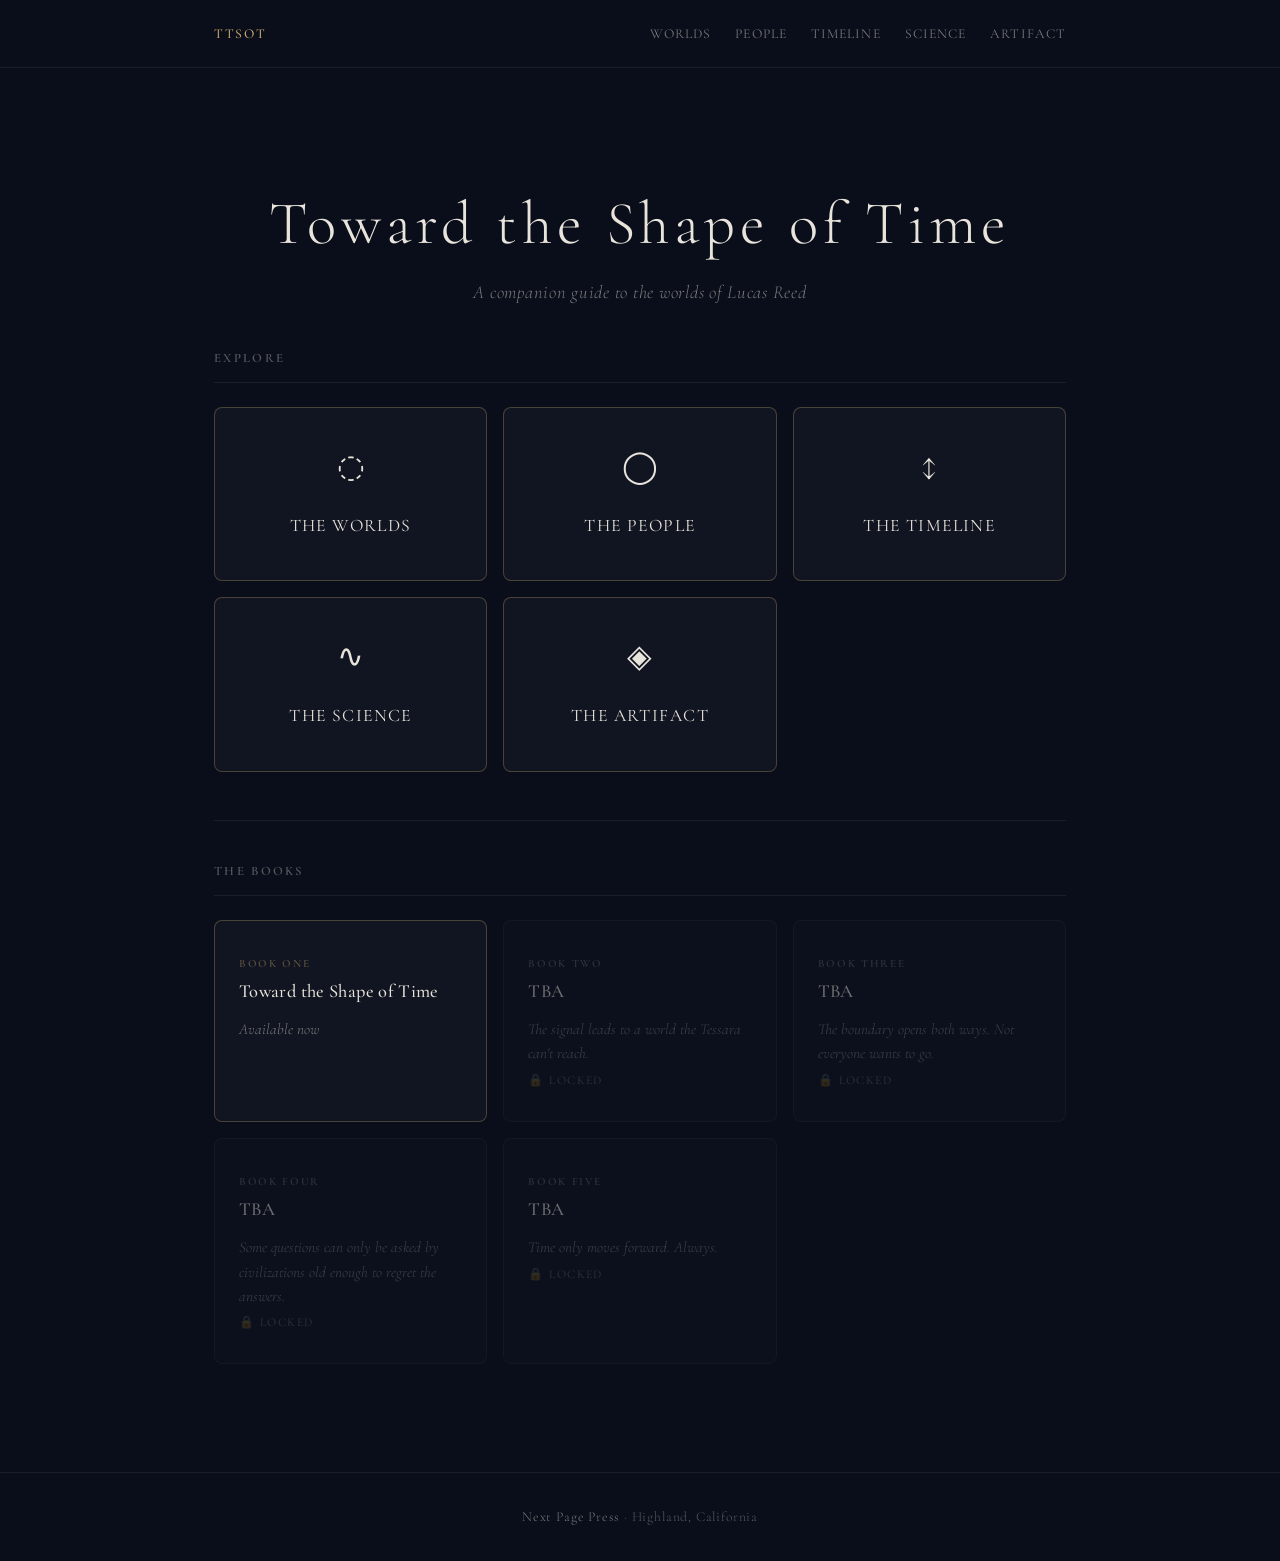
==== world/index.html @ f5ee2196 "Add companion site at /world" ====
<!DOCTYPE html>
<html lang="en">
<head>
  <meta charset="UTF-8">
  <meta name="viewport" content="width=device-width, initial-scale=1.0">
  <title>Toward the Shape of Time — Companion Guide</title>
  <meta name="description" content="A companion guide to the worlds of Lucas Reed's sci-fi series, Toward the Shape of Time.">
  <link rel="stylesheet" href="styles.css">
</head>
<body>
  <div class="stars"></div>
  <div class="page-wrapper">

    <nav class="site-nav">
      <div class="container">
        <a href="index.html" class="nav-brand">TTSOT</a>
        <ul class="nav-links">
          <li><a href="planets.html">Worlds</a></li>
          <li><a href="characters.html">People</a></li>
          <li><a href="timeline.html">Timeline</a></li>
          <li><a href="science.html">Science</a></li>
          <li><a href="artifact.html">Artifact</a></li>
        </ul>
      </div>
    </nav>

    <main>
      <div class="container">

        <section class="hero">
          <h1 class="hero-title">Toward the Shape of Time</h1>
          <p class="hero-subtitle">A companion guide to the worlds of Lucas Reed</p>
        </section>

        <h2 class="section-title">Explore</h2>
        <div class="card-grid">
          <a href="planets.html" class="card nav-card card--unlocked">
            <span class="card-icon">◌</span>
            <h3>The Worlds</h3>
          </a>
          <a href="characters.html" class="card nav-card card--unlocked">
            <span class="card-icon">◯</span>
            <h3>The People</h3>
          </a>
          <a href="timeline.html" class="card nav-card card--unlocked">
            <span class="card-icon">↕</span>
            <h3>The Timeline</h3>
          </a>
          <a href="science.html" class="card nav-card card--unlocked">
            <span class="card-icon">∿</span>
            <h3>The Science</h3>
          </a>
          <a href="artifact.html" class="card nav-card card--unlocked">
            <span class="card-icon">◈</span>
            <h3>The Artifact</h3>
          </a>
        </div>

        <hr class="divider">

        <h2 class="section-title">The Books</h2>
        <div class="card-grid card-grid--narrow">
          <div class="card book-card card--unlocked">
            <span class="book-number">Book One</span>
            <h3>Toward the Shape of Time</h3>
            <p class="book-teaser">Available now</p>
          </div>
          <div class="card book-card card--locked">
            <span class="book-number">Book Two</span>
            <h3>TBA</h3>
            <p class="book-teaser">The signal leads to a world the Tessara can't reach.</p>
            <span class="lock-label">🔒 Locked</span>
          </div>
          <div class="card book-card card--locked">
            <span class="book-number">Book Three</span>
            <h3>TBA</h3>
            <p class="book-teaser">The boundary opens both ways. Not everyone wants to go.</p>
            <span class="lock-label">🔒 Locked</span>
          </div>
          <div class="card book-card card--locked">
            <span class="book-number">Book Four</span>
            <h3>TBA</h3>
            <p class="book-teaser">Some questions can only be asked by civilizations old enough to regret the answers.</p>
            <span class="lock-label">🔒 Locked</span>
          </div>
          <div class="card book-card card--locked">
            <span class="book-number">Book Five</span>
            <h3>TBA</h3>
            <p class="book-teaser">Time only moves forward. Always.</p>
            <span class="lock-label">🔒 Locked</span>
          </div>
        </div>

      </div>
    </main>

    <footer class="site-footer">
      <div class="container">
        <p><a href="https://www.lucasreedbooks.com">Next Page Press</a> · Highland, California</p>
      </div>
    </footer>

  </div>
  <script src="stars.js"></script>
</body>
</html>
---- world/styles.css ----
/* ============================================
   Toward the Shape of Time — Companion Site
   ============================================ */

@import url('https://fonts.googleapis.com/css2?family=Cormorant+Garamond:ital,wght@0,300;0,400;0,500;0,600;0,700;1,300;1,400&display=swap');

/* --- Reset & Base --- */
*, *::before, *::after { margin: 0; padding: 0; box-sizing: border-box; }

:root {
  --bg: #0a0e1a;
  --bg-card: rgba(255,255,255,0.03);
  --bg-card-hover: rgba(255,255,255,0.06);
  --text: #e8e4dc;
  --text-dim: rgba(232,228,220,0.5);
  --text-muted: rgba(232,228,220,0.35);
  --amber: rgba(201,169,110,1);
  --amber-dim: rgba(201,169,110,0.4);
  --amber-glow: rgba(201,169,110,0.15);
  --blue: #5b8fa8;
  --violet: #8b6aad;
  --border: rgba(232,228,220,0.08);
  --border-amber: rgba(201,169,110,0.3);
  --font: 'Cormorant Garamond', Georgia, serif;
  --radius: 8px;
}

html {
  font-size: 16px;
  scroll-behavior: smooth;
}

body {
  font-family: var(--font);
  background: var(--bg);
  color: var(--text);
  line-height: 1.7;
  min-height: 100vh;
  overflow-x: hidden;
  position: relative;
  -webkit-font-smoothing: antialiased;
}

/* --- Stars Background --- */
.stars {
  position: fixed;
  top: 0; left: 0;
  width: 100%; height: 100%;
  pointer-events: none;
  z-index: 0;
  overflow: hidden;
}

.star {
  position: absolute;
  width: 2px; height: 2px;
  background: #fff;
  border-radius: 50%;
  animation: twinkle var(--dur, 4s) ease-in-out infinite;
  animation-delay: var(--delay, 0s);
  opacity: 0;
}

@keyframes twinkle {
  0%, 100% { opacity: 0; }
  50% { opacity: var(--peak, 0.8); }
}

/* --- Layout --- */
.page-wrapper {
  position: relative;
  z-index: 1;
  min-height: 100vh;
  display: flex;
  flex-direction: column;
}

.container {
  width: 100%;
  max-width: 900px;
  margin: 0 auto;
  padding: 0 24px;
}

main {
  flex: 1;
  padding: 40px 0 60px;
}

/* --- Navigation Header --- */
.site-nav {
  padding: 20px 0;
  border-bottom: 1px solid var(--border);
}

.site-nav .container {
  display: flex;
  align-items: center;
  justify-content: space-between;
  flex-wrap: wrap;
  gap: 12px;
}

.nav-brand {
  font-size: 0.85rem;
  font-weight: 500;
  letter-spacing: 0.12em;
  text-transform: uppercase;
  color: var(--amber);
  text-decoration: none;
}

.nav-links {
  display: flex;
  gap: 24px;
  list-style: none;
  flex-wrap: wrap;
}

.nav-links a {
  font-size: 0.85rem;
  font-weight: 400;
  letter-spacing: 0.08em;
  text-transform: uppercase;
  color: var(--text-dim);
  text-decoration: none;
  transition: color 0.3s;
}

.nav-links a:hover,
.nav-links a.active {
  color: var(--amber);
}

/* --- Page Header --- */
.page-header {
  text-align: center;
  padding: 60px 0 40px;
}

.page-header h1 {
  font-size: clamp(2rem, 5vw, 3.2rem);
  font-weight: 300;
  letter-spacing: 0.06em;
  color: var(--text);
  margin-bottom: 12px;
}

.page-header .subtitle {
  font-size: 1.1rem;
  font-weight: 300;
  font-style: italic;
  color: var(--text-dim);
  letter-spacing: 0.03em;
}

/* --- Hero (Index) --- */
.hero {
  text-align: center;
  padding: 80px 0 40px;
}

.hero-title {
  font-size: clamp(2.2rem, 6vw, 3.8rem);
  font-weight: 300;
  letter-spacing: 0.08em;
  line-height: 1.2;
  color: var(--text);
  margin-bottom: 16px;
}

.hero-subtitle {
  font-size: 1.15rem;
  font-weight: 300;
  font-style: italic;
  color: var(--text-dim);
  letter-spacing: 0.04em;
}

/* --- Section Titles --- */
.section-title {
  font-size: 0.8rem;
  font-weight: 600;
  letter-spacing: 0.18em;
  text-transform: uppercase;
  color: var(--text-muted);
  margin-bottom: 24px;
  padding-bottom: 12px;
  border-bottom: 1px solid var(--border);
}

/* --- Card Grid --- */
.card-grid {
  display: grid;
  grid-template-columns: repeat(auto-fill, minmax(260px, 1fr));
  gap: 16px;
  margin-bottom: 48px;
}

.card-grid--narrow {
  grid-template-columns: repeat(auto-fill, minmax(220px, 1fr));
}

/* --- Cards --- */
.card {
  background: var(--bg-card);
  border: 1px solid var(--border);
  border-radius: var(--radius);
  padding: 24px;
  transition: all 0.3s ease;
  text-decoration: none;
  color: var(--text);
  display: block;
}

.card:hover {
  background: var(--bg-card-hover);
  border-color: rgba(232,228,220,0.12);
  transform: translateY(-2px);
}

.card--unlocked {
  border-color: var(--border-amber);
}

.card--unlocked:hover {
  border-color: var(--amber-dim);
  box-shadow: 0 4px 24px var(--amber-glow);
}

.card--locked {
  opacity: 0.45;
  cursor: default;
}

.card--locked:hover {
  transform: none;
  background: var(--bg-card);
  border-color: var(--border);
}

.card-icon {
  font-size: 1.6rem;
  margin-bottom: 12px;
  display: block;
}

.card h3 {
  font-size: 1.2rem;
  font-weight: 500;
  margin-bottom: 8px;
  letter-spacing: 0.02em;
}

.card p {
  font-size: 0.95rem;
  font-weight: 300;
  color: var(--text-dim);
  line-height: 1.6;
}

.card .lock-label {
  font-size: 0.75rem;
  letter-spacing: 0.12em;
  text-transform: uppercase;
  color: var(--text-muted);
  margin-top: 8px;
}

/* --- Nav Cards (Index) --- */
.nav-card {
  text-align: center;
  padding: 32px 24px;
}

.nav-card .card-icon {
  font-size: 2rem;
  margin-bottom: 16px;
}

.nav-card h3 {
  font-size: 1.1rem;
  font-weight: 400;
  letter-spacing: 0.08em;
  text-transform: uppercase;
}

/* --- Book Cards --- */
.book-card {
  padding: 28px 24px;
  position: relative;
}

.book-card .book-number {
  font-size: 0.7rem;
  font-weight: 600;
  letter-spacing: 0.15em;
  text-transform: uppercase;
  color: var(--text-muted);
  margin-bottom: 8px;
}

.book-card.card--unlocked .book-number {
  color: var(--amber-dim);
}

.book-card h3 {
  font-size: 1.15rem;
  font-weight: 500;
  margin-bottom: 10px;
}

.book-card .book-teaser {
  font-size: 0.95rem;
  font-style: italic;
  color: var(--text-dim);
  line-height: 1.6;
}

/* --- Planet Cards --- */
.planet-card {
  display: flex;
  align-items: flex-start;
  gap: 16px;
  padding: 24px;
}

.planet-dot {
  width: 14px; height: 14px;
  border-radius: 50%;
  flex-shrink: 0;
  margin-top: 6px;
}

.planet-dot--amber { background: var(--amber); box-shadow: 0 0 8px var(--amber-dim); }
.planet-dot--blue { background: var(--blue); }
.planet-dot--violet { background: var(--violet); }
.planet-dot--white { background: rgba(255,255,255,0.85); }
.planet-dot--black { background: #111; border: 1px solid rgba(255,255,255,0.15); }

.planet-info h3 {
  font-size: 1.15rem;
  font-weight: 500;
  margin-bottom: 4px;
}

.planet-info p {
  font-size: 0.95rem;
  font-weight: 300;
  color: var(--text-dim);
}

/* --- Tunnel Network SVG --- */
.tunnel-map {
  margin: 48px auto;
  text-align: center;
}

.tunnel-map svg {
  max-width: 100%;
  height: auto;
}

/* --- Character Cards --- */
.character-card {
  display: flex;
  align-items: flex-start;
  gap: 16px;
  padding: 20px;
}

.character-avatar {
  width: 48px; height: 48px;
  border-radius: 50%;
  background: rgba(255,255,255,0.06);
  border: 1px solid var(--border);
  display: flex;
  align-items: center;
  justify-content: center;
  flex-shrink: 0;
  font-size: 0.75rem;
  font-weight: 600;
  letter-spacing: 0.05em;
  color: var(--text-muted);
}

.character-info h3 {
  font-size: 1.1rem;
  font-weight: 500;
  margin-bottom: 4px;
}

.character-info p {
  font-size: 0.95rem;
  font-weight: 300;
  font-style: italic;
  color: var(--text-dim);
  line-height: 1.5;
}

/* --- Timeline --- */
.timeline-wrapper {
  position: relative;
  padding: 20px 0 40px;
}

.timeline-labels {
  display: flex;
  justify-content: center;
  gap: 60px;
  margin-bottom: 40px;
}

.timeline-label {
  font-size: 0.8rem;
  font-weight: 600;
  letter-spacing: 0.15em;
  text-transform: uppercase;
  display: flex;
  align-items: center;
  gap: 8px;
}

.timeline-label .dot {
  width: 10px; height: 10px;
  border-radius: 50%;
}

.dot--earth { background: var(--amber); }
.dot--vaelith { background: #5bbfa8; }

.timeline-tracks {
  display: flex;
  justify-content: center;
  gap: 80px;
  position: relative;
}

.timeline-track {
  display: flex;
  flex-direction: column;
  align-items: center;
  gap: 0;
  position: relative;
  width: 200px;
}

.timeline-track::before {
  content: '';
  position: absolute;
  top: 0; bottom: 0;
  width: 2px;
  left: 50%;
  transform: translateX(-50%);
  z-index: 0;
}

.timeline-track--earth::before {
  background: linear-gradient(to bottom, var(--amber-dim), transparent);
}

.timeline-track--vaelith::before {
  background: linear-gradient(to bottom, rgba(91,191,168,0.4), transparent);
}

.timeline-event {
  position: relative;
  z-index: 1;
  text-align: center;
  padding: 16px 0;
}

.timeline-event .event-dot {
  width: 10px; height: 10px;
  border-radius: 50%;
  margin: 0 auto 8px;
}

.timeline-track--earth .event-dot { background: var(--amber); }
.timeline-track--vaelith .event-dot { background: #5bbfa8; }

.timeline-event .event-label {
  font-size: 0.85rem;
  font-weight: 400;
  color: var(--text);
  line-height: 1.4;
}

.timeline-event .event-time {
  font-size: 0.75rem;
  font-weight: 300;
  color: var(--text-muted);
  margin-top: 2px;
}

.timeline-note {
  text-align: center;
  margin-top: 48px;
  padding: 20px;
  border: 1px solid var(--border);
  border-radius: var(--radius);
  background: var(--bg-card);
}

.timeline-note p {
  font-size: 1rem;
  font-weight: 400;
  color: var(--amber);
  letter-spacing: 0.04em;
}

/* --- Science / Artifact Content --- */
.content-section {
  margin-bottom: 48px;
}

.content-section h2 {
  font-size: 1.6rem;
  font-weight: 400;
  margin-bottom: 16px;
  color: var(--text);
  letter-spacing: 0.03em;
}

.content-section p {
  font-size: 1.05rem;
  font-weight: 300;
  color: rgba(232,228,220,0.75);
  line-height: 1.8;
  margin-bottom: 16px;
  max-width: 680px;
}

.content-section .highlight {
  color: var(--amber);
  font-weight: 400;
}

/* --- Artifact Illustration Placeholder --- */
.artifact-placeholder {
  margin: 40px auto;
  width: 200px; height: 280px;
  border: 1px dashed var(--border-amber);
  border-radius: var(--radius);
  display: flex;
  align-items: center;
  justify-content: center;
  background: var(--bg-card);
}

.artifact-placeholder span {
  font-size: 0.8rem;
  color: var(--text-muted);
  letter-spacing: 0.1em;
  text-transform: uppercase;
}

/* --- Divider --- */
.divider {
  border: none;
  border-top: 1px solid var(--border);
  margin: 40px 0;
}

/* --- Footer --- */
.site-footer {
  padding: 32px 0;
  border-top: 1px solid var(--border);
  text-align: center;
}

.site-footer p {
  font-size: 0.85rem;
  font-weight: 300;
  color: var(--text-muted);
  letter-spacing: 0.06em;
}

.site-footer a {
  color: var(--text-dim);
  text-decoration: none;
  transition: color 0.3s;
}

.site-footer a:hover {
  color: var(--amber);
}

/* --- Responsive --- */
@media (max-width: 640px) {
  .container { padding: 0 16px; }
  main { padding: 24px 0 40px; }
  .hero { padding: 48px 0 24px; }
  .page-header { padding: 40px 0 24px; }
  .card-grid { grid-template-columns: 1fr; }
  .nav-links { gap: 16px; }
  .timeline-tracks { gap: 40px; }
  .timeline-track { width: 140px; }
}

@media (max-width: 400px) {
  .timeline-tracks { gap: 20px; }
  .timeline-track { width: 120px; }
  .nav-links { gap: 12px; }
  .nav-links a { font-size: 0.75rem; }
}

/* --- Pulse animation for SVG --- */
@keyframes pulse-line {
  0%, 100% { opacity: 0.15; }
  50% { opacity: 0.5; }
}

.tunnel-line {
  animation: pulse-line 3s ease-in-out infinite;
}

.tunnel-line:nth-child(2) { animation-delay: 0.5s; }
.tunnel-line:nth-child(3) { animation-delay: 1s; }
.tunnel-line:nth-child(4) { animation-delay: 1.5s; }
.tunnel-line:nth-child(5) { animation-delay: 2s; }
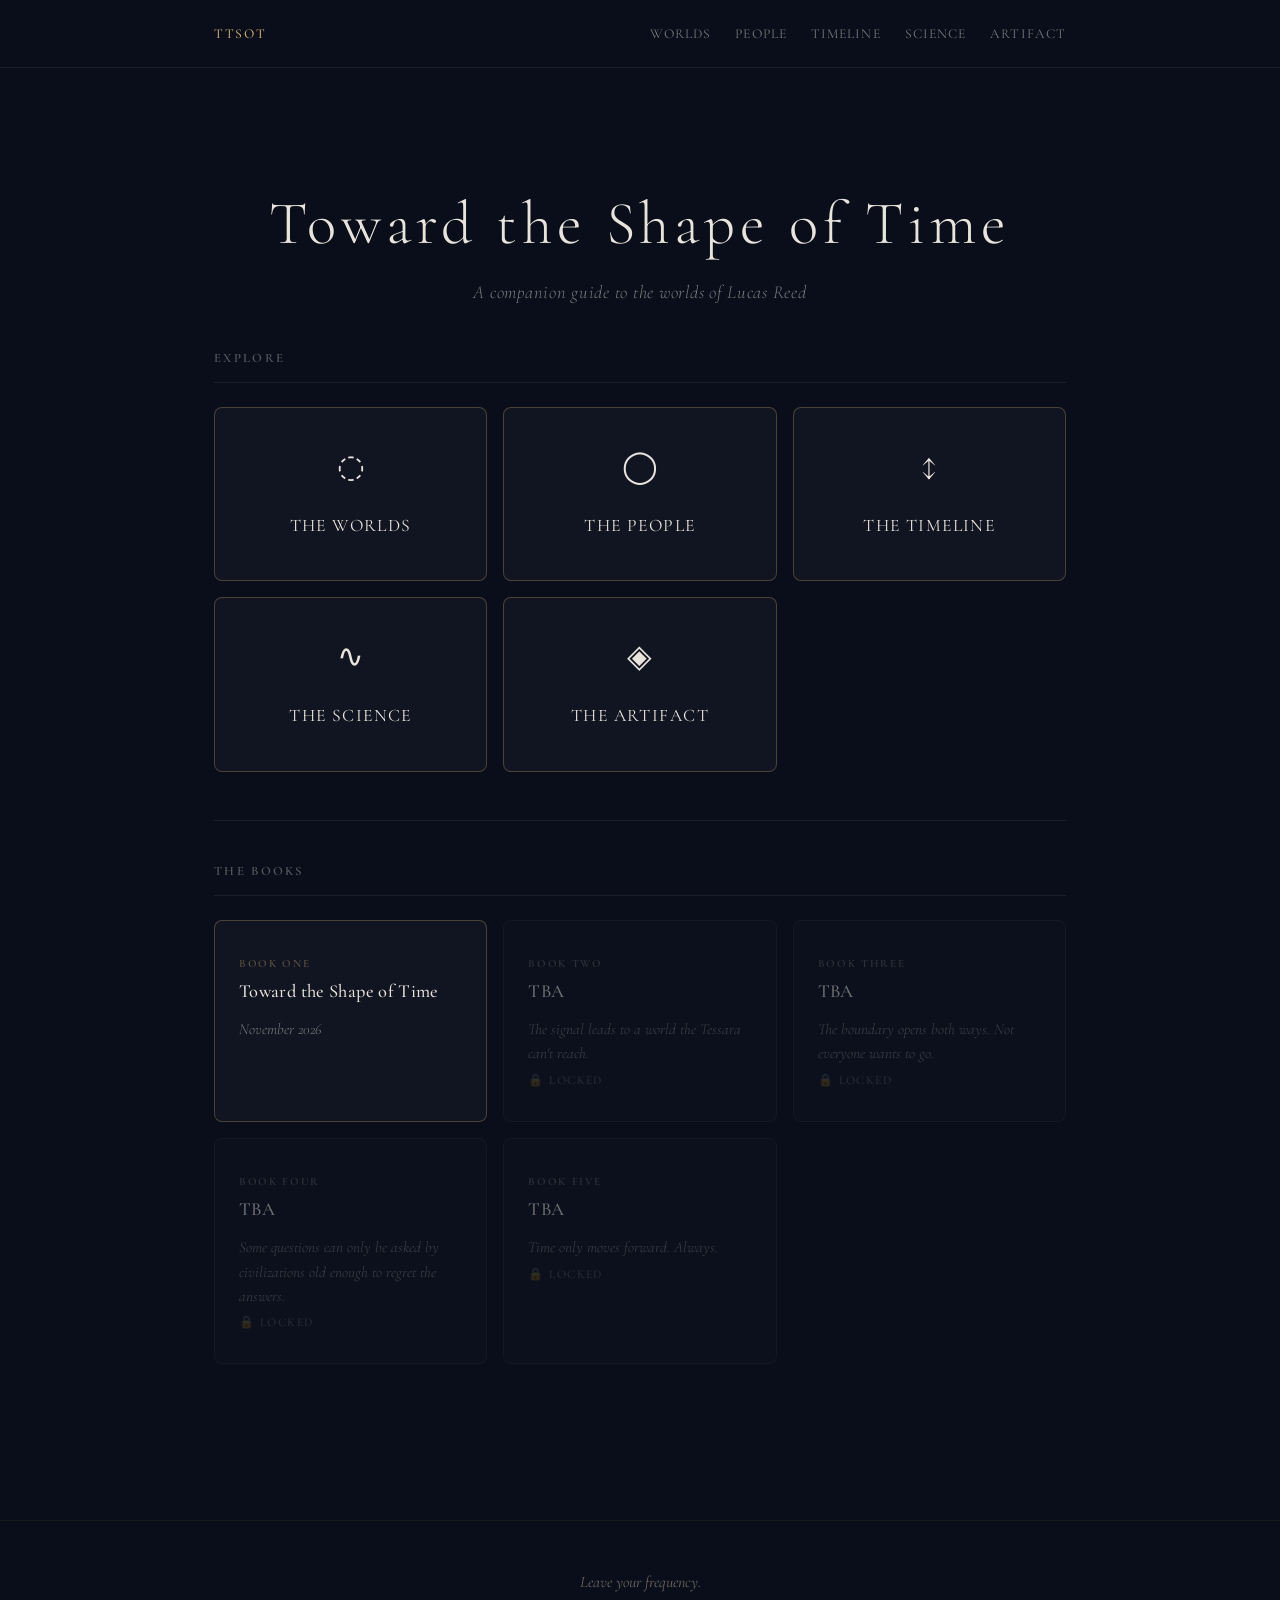
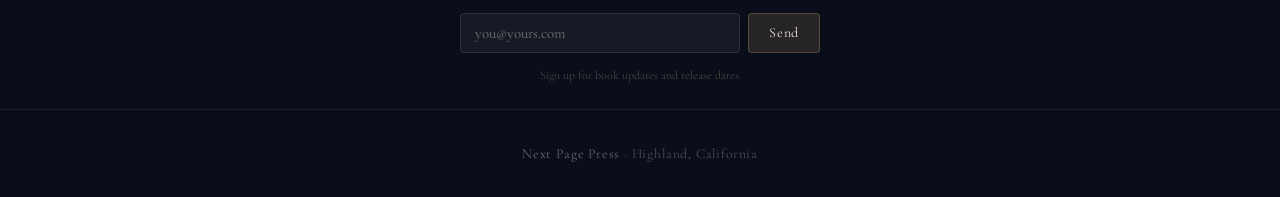
==== commit a410bd1c: "Fix Book 1 date to November 2026, add newsletter signup to all companion pages" ====
--- a/world/index.html
+++ b/world/index.html
@@ -63,7 +63,7 @@
           <div class="card book-card card--unlocked">
             <span class="book-number">Book One</span>
             <h3>Toward the Shape of Time</h3>
-            <p class="book-teaser">Available now</p>
+            <p class="book-teaser">November 2026</p>
           </div>
           <div class="card book-card card--locked">
             <span class="book-number">Book Two</span>
@@ -94,7 +94,7 @@
       </div>
     </main>
 
-    <footer class="site-footer">
+    <div class="newsletter-section" style="text-align:center;padding:48px 20px 24px;border-top:1px solid rgba(201,169,110,0.08);margin-top:48px;"><p style="font-family:Cormorant Garamond,serif;font-size:16px;color:#6b6660;font-style:italic;margin-bottom:16px;">Leave your frequency.</p><form action="https://formspree.io/f/xqeypwqz" method="POST" style="display:flex;gap:8px;justify-content:center;max-width:360px;margin:0 auto;"><input type="email" name="email" placeholder="you@yours.com" required style="flex:1;padding:10px 14px;background:rgba(255,255,255,0.05);border:1px solid rgba(201,169,110,0.15);border-radius:4px;color:#e8e4dc;font-family:Cormorant Garamond,serif;font-size:15px;"><input type="hidden" name="_subject" value="New signal — companion site"><button type="submit" style="padding:10px 20px;background:rgba(201,169,110,0.15);border:1px solid rgba(201,169,110,0.3);border-radius:4px;color:#e8e4dc;font-family:Cormorant Garamond,serif;font-size:14px;cursor:pointer;letter-spacing:0.05em;">Send</button></form><p style="font-size:12px;color:#4a4540;margin-top:12px;">Sign up for book updates and release dates.</p></div><footer class="site-footer">
       <div class="container">
         <p><a href="https://www.lucasreedbooks.com">Next Page Press</a> · Highland, California</p>
       </div>
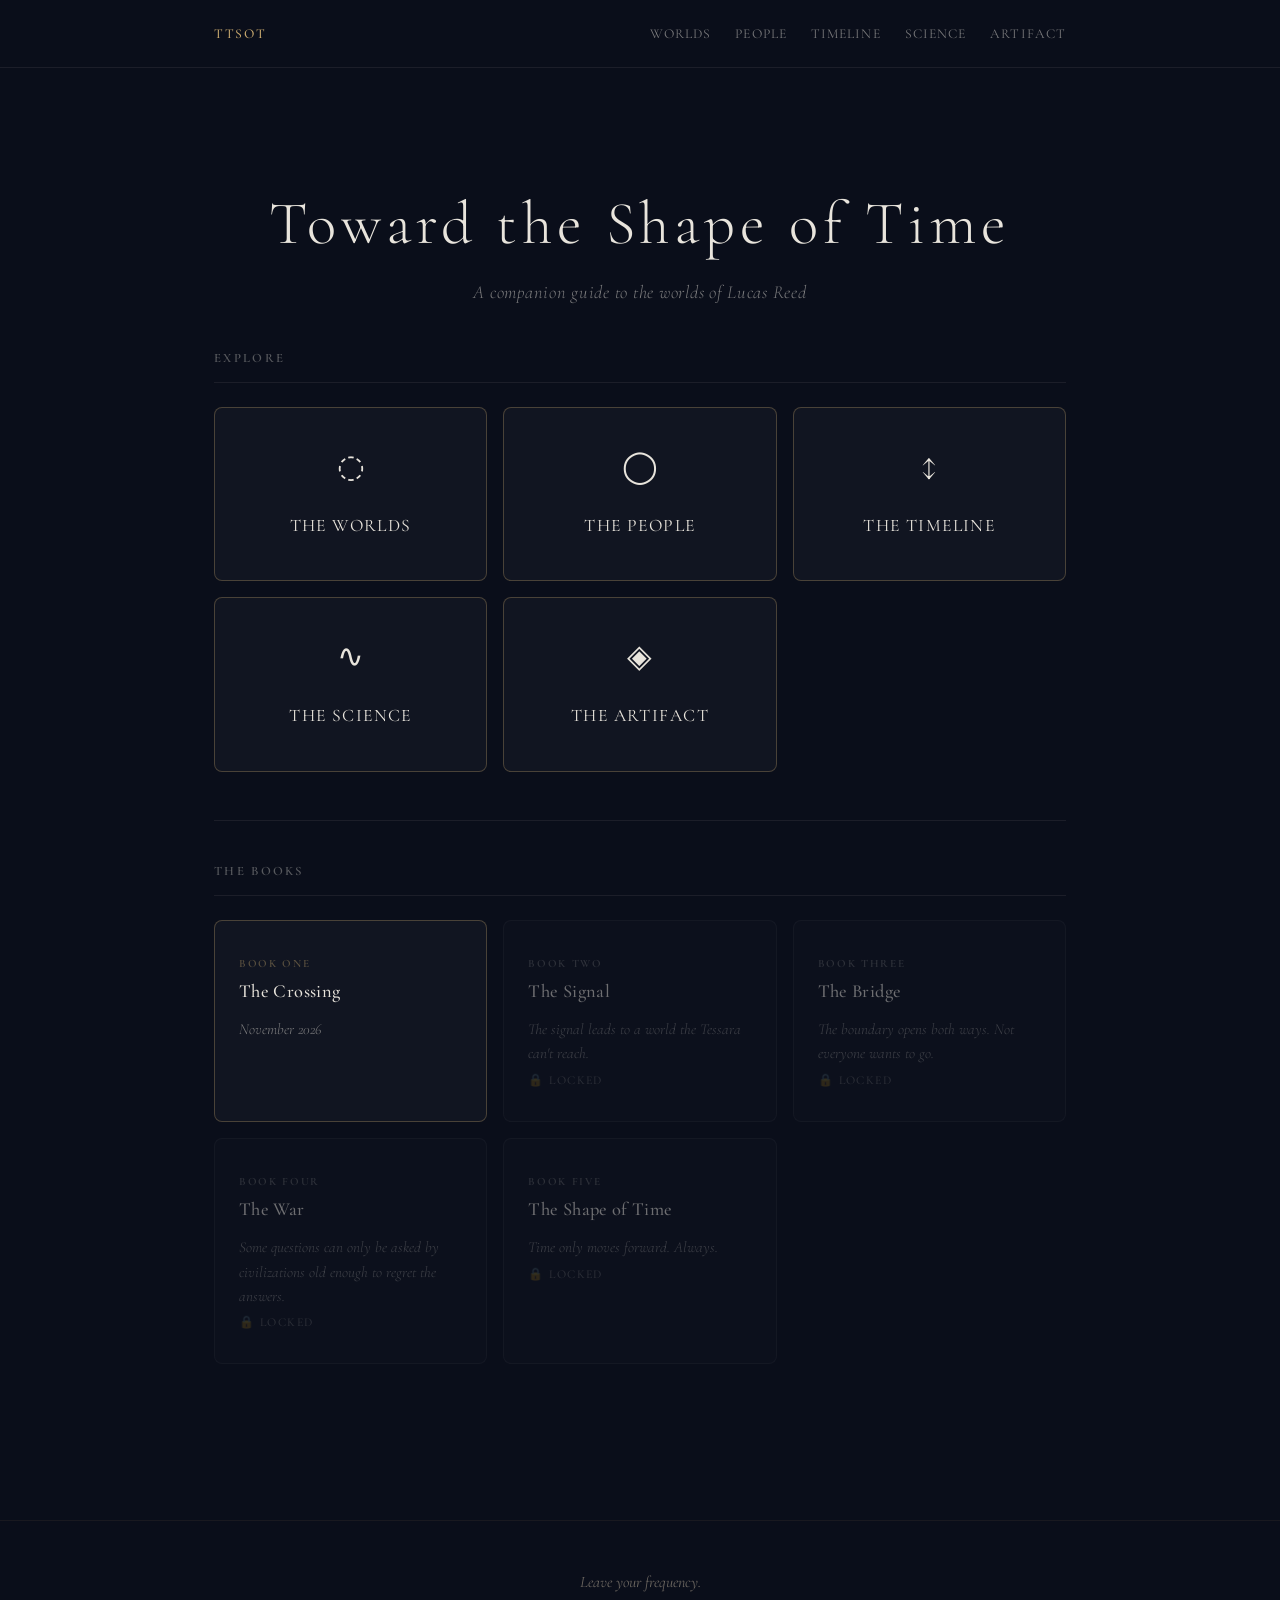
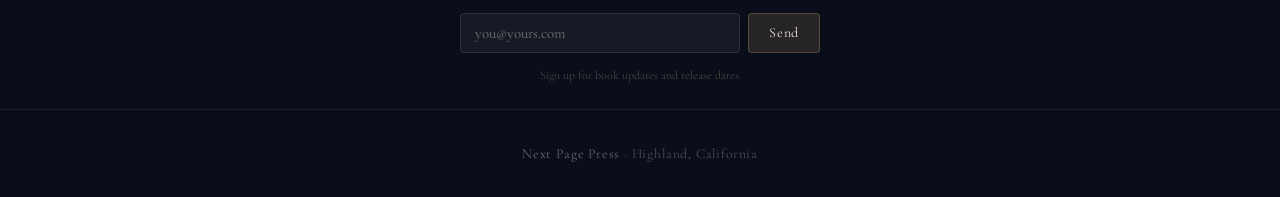
==== commit 9c165010: "Update for V5: The Crossing subtitle, series info, notebook fragment, book titles" ====
--- a/world/index.html
+++ b/world/index.html
@@ -62,30 +62,30 @@
         <div class="card-grid card-grid--narrow">
           <div class="card book-card card--unlocked">
             <span class="book-number">Book One</span>
-            <h3>Toward the Shape of Time</h3>
+            <h3>The Crossing</h3>
             <p class="book-teaser">November 2026</p>
           </div>
           <div class="card book-card card--locked">
             <span class="book-number">Book Two</span>
-            <h3>TBA</h3>
+            <h3>The Signal</h3>
             <p class="book-teaser">The signal leads to a world the Tessara can't reach.</p>
             <span class="lock-label">🔒 Locked</span>
           </div>
           <div class="card book-card card--locked">
             <span class="book-number">Book Three</span>
-            <h3>TBA</h3>
+            <h3>The Bridge</h3>
             <p class="book-teaser">The boundary opens both ways. Not everyone wants to go.</p>
             <span class="lock-label">🔒 Locked</span>
           </div>
           <div class="card book-card card--locked">
             <span class="book-number">Book Four</span>
-            <h3>TBA</h3>
+            <h3>The War</h3>
             <p class="book-teaser">Some questions can only be asked by civilizations old enough to regret the answers.</p>
             <span class="lock-label">🔒 Locked</span>
           </div>
           <div class="card book-card card--locked">
             <span class="book-number">Book Five</span>
-            <h3>TBA</h3>
+            <h3>The Shape of Time</h3>
             <p class="book-teaser">Time only moves forward. Always.</p>
             <span class="lock-label">🔒 Locked</span>
           </div>
